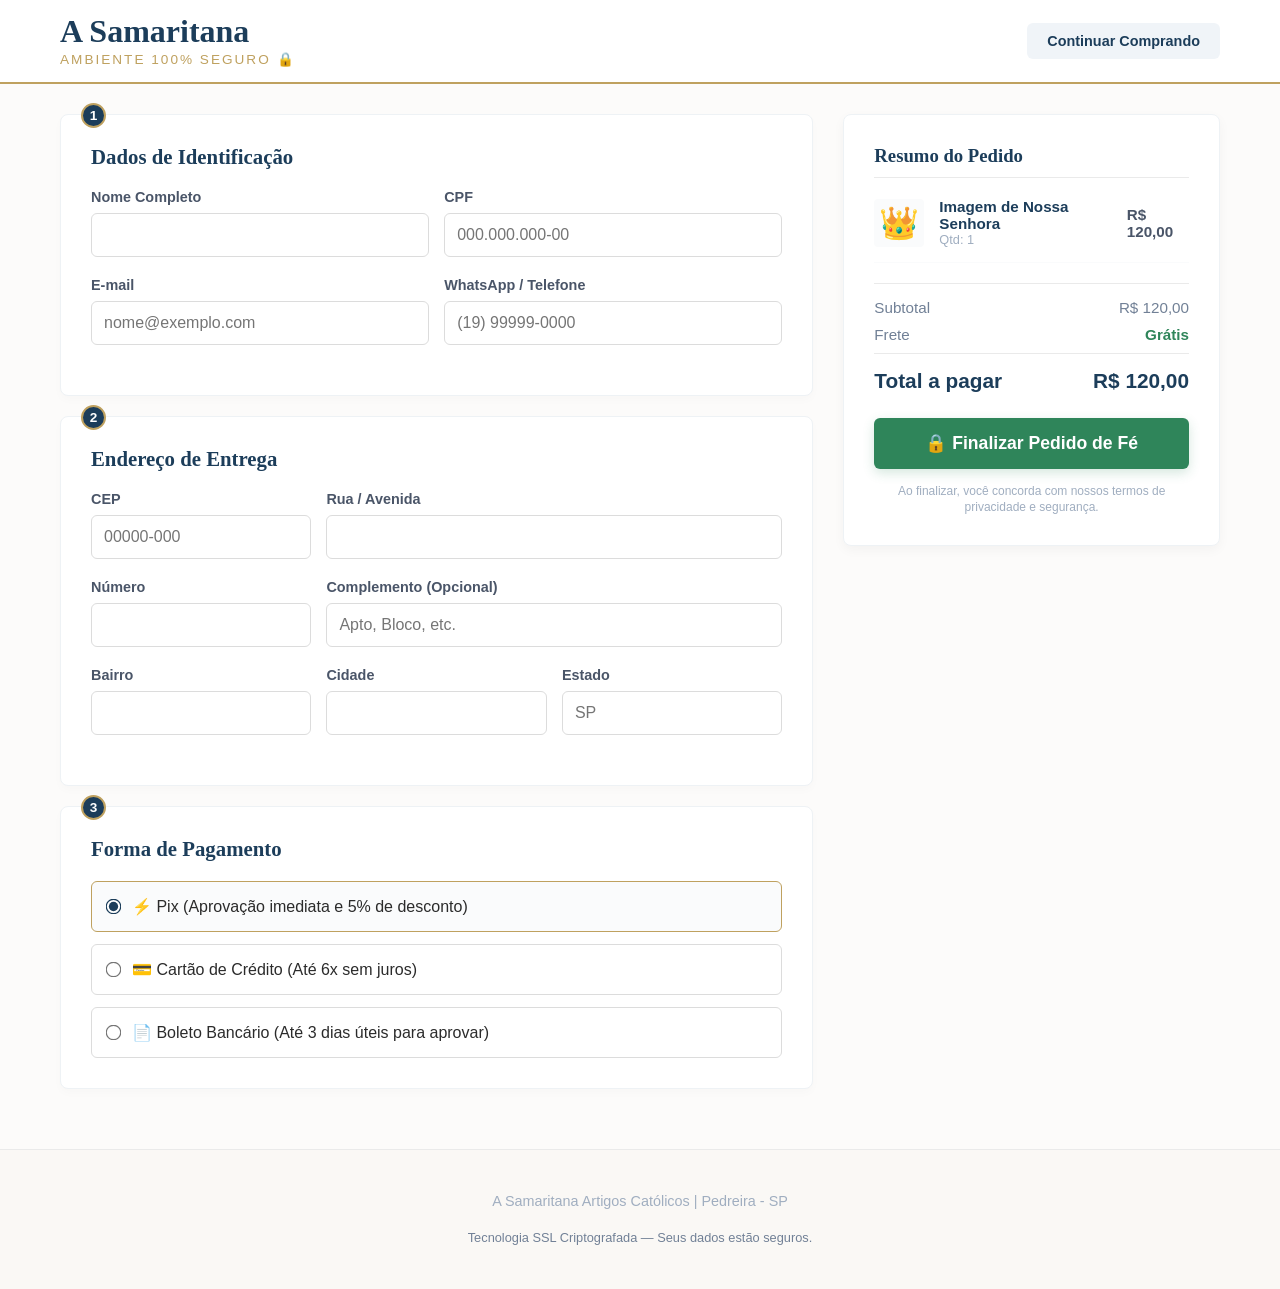
==== checkout.html @ 8c5d496a "A Samaritana primeiro commit, para inicio de projeto" ====
<!DOCTYPE html>
<html lang="pt-BR">
<head>
    <meta charset="UTF-8">
    <meta name="viewport" content="width=device-width, initial-scale=1.0">
    <title>Finalizar Compra | A Samaritana</title>
    <link rel="stylesheet" href="css/style.css">
</head>
<body>

    <!-- CABEÇALHO SEGURO (Sem barra de pesquisa para evitar distrações) -->
    <header class="checkout-header">
        <div class="header-container">
            <div class="logo">
                <a href="index.html" style="text-decoration: none;">
                    <h1>A Samaritana</h1>
                    <p>Ambiente 100% Seguro 🔒</p>
                </a>
            </div>
            <div>
                <a href="index.html" class="btn-voltar">Continuar Comprando</a>
            </div>
        </div>
    </header>

    <!-- CONTAINER PRINCIPAL -->
    <main class="container checkout-container">
        
        <!-- COLUNA ESQUERDA: DADOS DO COMPRADOR -->
        <section class="checkout-form-section">
            
            <!-- PASSO 1: DADOS PESSOAIS -->
            <div class="checkout-card">
                <div class="card-step">1</div>
                <h3>Dados de Identificação</h3>
                <div class="grid-2-col">
                    <div class="input-group">
                        <label for="nome-completo">Nome Completo</label>
                        <input type="text" id="nome-completo" required>
                    </div>
                    <div class="input-group">
                        <label for="cpf">CPF</label>
                        <input type="text" id="cpf" placeholder="000.000.000-00" required>
                    </div>
                </div>
                <div class="grid-2-col">
                    <div class="input-group">
                        <label for="email">E-mail</label>
                        <input type="email" id="email" placeholder="nome@exemplo.com" required>
                    </div>
                    <div class="input-group">
                        <label for="telefone">WhatsApp / Telefone</label>
                        <input type="tel" id="telefone" placeholder="(19) 99999-0000" required>
                    </div>
                </div>
            </div>

            <!-- PASSO 2: ENDEREÇO DE ENTREGA -->
            <div class="checkout-card">
                <div class="card-step">2</div>
                <h3>Endereço de Entrega</h3>
                <div class="grid-3-col">
                    <div class="input-group">
                        <label for="cep-entrega">CEP</label>
                        <input type="text" id="cep-entrega" placeholder="00000-000" required>
                    </div>
                    <div class="input-group" style="grid-column: span 2;">
                        <label for="rua">Rua / Avenida</label>
                        <input type="text" id="rua" required>
                    </div>
                </div>
                <div class="grid-3-col">
                    <div class="input-group">
                        <label for="numero">Número</label>
                        <input type="text" id="numero" required>
                    </div>
                    <div class="input-group" style="grid-column: span 2;">
                        <label for="complemento">Complemento (Opcional)</label>
                        <input type="text" id="complemento" placeholder="Apto, Bloco, etc.">
                    </div>
                </div>
                <div class="grid-3-col">
                    <div class="input-group">
                        <label for="bairro">Bairro</label>
                        <input type="text" id="bairro" required>
                    </div>
                    <div class="input-group">
                        <label for="cidade">Cidade</label>
                        <input type="text" id="cidade" required>
                    </div>
                    <div class="input-group">
                        <label for="estado">Estado</label>
                        <input type="text" id="estado" placeholder="SP" required>
                    </div>
                </div>
            </div>

            <!-- PASSO 3: FORMA DE PAGAMENTO -->
            <div class="checkout-card">
                <div class="card-step">3</div>
                <h3>Forma de Pagamento</h3>
                <div class="payment-options">
                    <label class="payment-radio active">
                        <input type="radio" name="pagamento" value="pix" checked>
                        <span>⚡ Pix (Aprovação imediata e 5% de desconto)</span>
                    </label>
                    <label class="payment-radio">
                        <input type="radio" name="pagamento" value="cartao">
                        <span>💳 Cartão de Crédito (Até 6x sem juros)</span>
                    </label>
                    <label class="payment-radio">
                        <input type="radio" name="pagamento" value="boleto">
                        <span>📄 Boleto Bancário (Até 3 dias úteis para aprovar)</span>
                    </label>
                </div>
            </div>

        </section>

        <!-- COLUNA DIREITA: RESUMO DO PEDIDO -->
        <aside class="checkout-summary-section">
            <div class="summary-card">
                <h3>Resumo do Pedido</h3>
                
                <!-- LISTA DE ITENS SIMULADOS -->
                <div class="summary-items">
                    <div class="summary-item">
                        <span class="item-icon">👑</span>
                        <div class="item-details">
                            <h4>Imagem de Nossa Senhora</h4>
                            <p>Qtd: 1</p>
                        </div>
                        <span class="item-price">R$ 120,00</span>
                    </div>
                </div>

                <!-- VALORES TOTAIS -->
                <div class="summary-totals">
                    <div class="total-row">
                        <span>Subtotal</span>
                        <span>R$ 120,00</span>
                    </div>
                    <div class="total-row">
                        <span>Frete</span>
                        <span class="free-shipping">Grátis</span>
                    </div>
                    <div class="total-row final-total">
                        <span>Total a pagar</span>
                        <span>R$ 120,00</span>
                    </div>
                </div>

                <button class="btn-finalize">🔒 Finalizar Pedido de Fé</button>
                <p class="security-note">Ao finalizar, você concorda com nossos termos de privacidade e segurança.</p>
            </div>
        </aside>

    </main>

    <!-- RODAPÉ CLEAN -->
    <footer class="checkout-footer">
        <p>A Samaritana Artigos Católicos | Pedreira - SP</p>
        <p class="copyright">Tecnologia SSL Criptografada — Seus dados estão seguros.</p>
    </footer>

</body>
</html>
---- css/style.css ----
/* RESET */
* {
    margin: 0;
    padding: 0;
    box-sizing: border-box;
    font-family: 'Segoe UI', Tahoma, Geneva, Verdana, sans-serif;
}

body {
    background-color: #fcfbfa;
    color: #2b2b2b;
}

/* BARRA DE AVISOS */
.top-bar {
    background-color: #bfa15f; /* Dourado suave */
    color: #1a2a3a;
    text-align: center;
    padding: 8px;
    font-size: 0.85rem;
    font-weight: 600;
}

/* CABEÇALHO */
header {
    background-color: white;
    border-bottom: 1px solid #eaeaea;
    padding: 20px 0;
}

.header-container {
    max-width: 1200px;
    margin: 0 auto;
    display: flex;
    justify-content: space-between;
    align-items: center;
    padding: 0 20px;
}

.logo h1 {
    font-family: 'Georgia', serif;
    color: #1c3d5a; /* Azul Marinho Católico */
    font-size: 2rem;
    line-height: 1;
}

.logo p {
    font-size: 0.85rem;
    text-transform: uppercase;
    letter-spacing: 2px;
    color: #bfa15f;
    margin-top: 4px;
}

.search-bar {
    display: flex;
    width: 45%;
}

.search-bar input {
    width: 100%;
    padding: 12px;
    border: 1px solid #dcdcdc;
    border-radius: 6px 0 0 6px;
    outline: none;
    font-size: 0.9rem;
}

.search-bar button {
    padding: 0 20px;
    border: none;
    background-color: #1c3d5a;
    color: white;
    border-radius: 0 6px 6px 0;
    cursor: pointer;
}

.cart-icon {
    font-size: 1.6rem;
    cursor: pointer;
    position: relative;
    color: #1c3d5a;
}

#cart-count {
    position: absolute;
    top: -8px;
    right: -10px;
    background-color: #a83232;
    color: white;
    font-size: 0.75rem;
    padding: 2px 6px;
    border-radius: 50%;
    font-weight: bold;
}

/* MENU NAVEGAÇÃO */
nav {
    background-color: #1c3d5a;
}

nav ul {
    list-style: none;
    display: flex;
    justify-content: center;
    max-width: 1200px;
    margin: 0 auto;
}

nav ul li a {
    display: block;
    padding: 16px 24px;
    color: #f0f4f8;
    text-decoration: none;
    font-weight: 500;
    font-size: 0.95rem;
    transition: all 0.3s;
}

nav ul li a:hover {
    background-color: #244e73;
    color: #bfa15f;
}

/* HERO BANNER */
.hero {
    background: linear-gradient(rgba(28, 61, 90, 0.05), rgba(28, 61, 90, 0.15)), #f3eff5;
    padding: 100px 20px;
    text-align: center;
    border-bottom: 3px solid #bfa15f;
}

.hero h2 {
    font-family: 'Georgia', serif;
    font-size: 2.8rem;
    color: #1c3d5a;
    margin-bottom: 15px;
}

.hero p {
    font-size: 1.2rem;
    margin-bottom: 30px;
    color: #4a5568;
}

.btn-hero {
    background-color: #bfa15f;
    color: #1c3d5a;
    padding: 14px 35px;
    text-decoration: none;
    border-radius: 6px;
    font-weight: bold;
    text-transform: uppercase;
    font-size: 0.9rem;
    box-shadow: 0 4px 10px rgba(191, 161, 95, 0.3);
    transition: background 0.3s;
}

.btn-hero:hover {
    background-color: #ab8e50;
}

/* VITRINE */
.container {
    max-width: 1200px;
    margin: 60px auto;
    padding: 0 20px;
}

.section-title {
    font-family: 'Georgia', serif;
    text-align: center;
    margin-bottom: 40px;
    color: #1c3d5a;
    font-size: 2rem;
}

.products-grid {
    display: grid;
    grid-template-columns: repeat(auto-fit, minmax(280px, 1fr));
    gap: 30px;
}

.product-card {
    background-color: white;
    border: 1px solid #eef2f5;
    border-radius: 8px;
    padding: 25px;
    text-align: center;
    box-shadow: 0 4px 12px rgba(0,0,0,0.03);
    transition: transform 0.3s, box-shadow 0.3s;
}

.product-card:hover {
    transform: translateY(-5px);
    box-shadow: 0 10px 20px rgba(0,0,0,0.08);
}

.product-img {
    height: 180px;
    font-size: 4rem;
    display: flex;
    align-items: center;
    justify-content: center;
    margin-bottom: 20px;
    background-color: #fafbfc;
    border-radius: 6px;
}

.product-card h3 {
    font-size: 1.1rem;
    margin-bottom: 12px;
    color: #1c3d5a;
    font-weight: 600;
}

.price {
    font-weight: bold;
    color: #bfa15f;
    font-size: 1.4rem;
    margin-bottom: 20px;
}

.btn-add {
    width: 100%;
    background-color: #1c3d5a;
    color: white;
    border: none;
    padding: 12px;
    border-radius: 6px;
    cursor: pointer;
    font-weight: bold;
    transition: background 0.3s;
}

.btn-add:hover {
    background-color: #bfa15f;
    color: #1c3d5a;
}

/* RODAPÉ */
footer {
    background-color: #102233;
    color: #a0aec0;
    text-align: center;
    padding: 40px 20px;
    margin-top: 80px;
    font-size: 0.9rem;
    line-height: 1.6;
}

footer strong {
    color: white;
    font-size: 1.1rem;
}

.copyright {
    margin-top: 15px;
    font-size: 0.8rem;
    color: #718096;
}

/* --- ESTILOS DO PAINEL ADMINISTRATIVO --- */
.container-admin {
    max-width: 600px;
    margin: 60px auto;
    padding: 0 20px;
}

.form-box {
    background-color: white;
    padding: 40px;
    border-radius: 8px;
    box-shadow: 0 10px 25px rgba(0,0,0,0.05);
    border-top: 4px solid #bfa15f; /* Detalhe em dourado */
}

.form-box h2 {
    font-family: 'Georgia', serif;
    color: #1c3d5a;
    margin-bottom: 8px;
}

.subtitle {
    font-size: 0.9rem;
    color: #718096;
    margin-bottom: 25px;
}

.input-group {
    margin-bottom: 20px;
    text-align: left;
}

.input-group label {
    display: block;
    font-size: 0.9rem;
    font-weight: 600;
    color: #4a5568;
    margin-bottom: 8px;
}

.input-group input, .input-group select {
    width: 100%;
    padding: 12px;
    border: 1px solid #dcdcdc;
    border-radius: 6px;
    outline: none;
    font-size: 1rem;
    transition: border 0.3s;
}

.input-group input:focus, .input-group select:focus {
    border-color: #1c3d5a;
}

.btn-cadastrar {
    width: 100%;
    background-color: #1c3d5a;
    color: white;
    border: none;
    padding: 14px;
    border-radius: 6px;
    cursor: pointer;
    font-weight: bold;
    font-size: 1rem;
    transition: background 0.3s;
}

.btn-cadastrar:hover {
    background-color: #bfa15f;
    color: #1c3d5a;
}

.btn-voltar {
    display: inline-block;
    padding: 10px 20px;
    background-color: #f0f4f8;
    color: #1c3d5a;
    text-decoration: none;
    border-radius: 6px;
    font-weight: 600;
    font-size: 0.9rem;
    transition: background 0.3s;
}

.btn-voltar:hover {
    background-color: #e2e8f0;
}

/* --- ESTILOS DA PÁGINA DE DETALHES DO PRODUTO --- */
.product-page-container {
    display: flex;
    gap: 50px;
    margin-top: 40px;
    background-color: white;
    padding: 40px;
    border-radius: 8px;
    box-shadow: 0 4px 15px rgba(0,0,0,0.02);
}

.product-page-image {
    flex: 1;
    display: flex;
    flex-direction: column;
    gap: 15px;
}

.main-img-box {
    background-color: #fafbfc;
    height: 400px;
    border-radius: 8px;
    display: flex;
    align-items: center;
    justify-content: center;
    font-size: 8rem;
    border: 1px solid #eef2f5;
}

.thumb-images {
    display: flex;
    gap: 10px;
    justify-content: center;
}

.thumb {
    width: 70px;
    height: 70px;
    background-color: #fafbfc;
    border: 1px solid #eef2f5;
    border-radius: 4px;
    display: flex;
    align-items: center;
    justify-content: center;
    font-size: 1.5rem;
    cursor: pointer;
    transition: border 0.2s;
}

.thumb.active, .thumb:hover {
    border-color: #bfa15f;
}

/* LADO DIREITO: INFORMAÇÕES */
.product-page-info {
    flex: 1;
    display: flex;
    flex-direction: column;
    text-align: left;
}

.category-tag {
    font-size: 0.8rem;
    text-transform: uppercase;
    letter-spacing: 1px;
    color: #bfa15f;
    font-weight: bold;
    margin-bottom: 8px;
}

.product-page-info h2 {
    font-family: 'Georgia', serif;
    color: #1c3d5a;
    font-size: 2.2rem;
    margin-bottom: 5px;
    line-height: 1.2;
}

.sku {
    font-size: 0.85rem;
    color: #a0aec0;
    margin-bottom: 25px;
}

.price-box {
    background-color: #fafbfc;
    padding: 20px;
    border-radius: 6px;
    margin-bottom: 25px;
    border-left: 4px solid #bfa15f;
}

.old-price {
    font-size: 0.95rem;
    color: #a0aec0;
    text-decoration: line-through;
}

.current-price {
    font-size: 2.2rem;
    font-weight: bold;
    color: #1c3d5a;
    margin: 5px 0;
}

.installments {
    font-size: 0.95rem;
    color: #4a5568;
}

.description {
    font-size: 1rem;
    line-height: 1.6;
    color: #4a5568;
    margin-bottom: 30px;
}

/* AÇÕES DE COMPRA */
.purchase-actions {
    display: flex;
    gap: 15px;
    margin-bottom: 30px;
}

.quantity-selector {
    display: flex;
    border: 1px solid #dcdcdc;
    border-radius: 6px;
    overflow: hidden;
}

.quantity-selector button {
    background-color: #fafbfc;
    border: none;
    width: 40px;
    font-size: 1.2rem;
    cursor: pointer;
    color: #1c3d5a;
}

.quantity-selector button:hover {
    background-color: #e2e8f0;
}

.quantity-selector input {
    width: 50px;
    border: none;
    text-align: center;
    font-size: 1rem;
    font-weight: bold;
    color: #1c3d5a;
    outline: none;
}

.btn-buy-now {
    flex: 1;
    background-color: #1c3d5a;
    color: white;
    border: none;
    padding: 15px;
    border-radius: 6px;
    cursor: pointer;
    font-weight: bold;
    font-size: 1.1rem;
    transition: background 0.3s;
}

.btn-buy-now:hover {
    background-color: #bfa15f;
    color: #1c3d5a;
}

/* CAIXA DE CEP */
.shipping-box {
    border-top: 1px solid #eaeaea;
    padding-top: 20px;
}

.shipping-box label {
    font-size: 0.9rem;
    font-weight: 600;
    color: #4a5568;
    display: block;
    margin-bottom: 8px;
}

.shipping-input {
    display: flex;
    max-width: 300px;
}

.shipping-input input {
    flex: 1;
    padding: 10px;
    border: 1px solid #dcdcdc;
    border-radius: 6px 0 0 6px;
    outline: none;
}

.shipping-input button {
    padding: 0 15px;
    border: none;
    background-color: #f0f4f8;
    color: #1c3d5a;
    font-weight: bold;
    border-radius: 0 6px 6px 0;
    cursor: pointer;
    border: 1px solid #dcdcdc;
    border-left: none;
}

.shipping-input button:hover {
    background-color: #e2e8f0;
}

/* RESPONSIVIDADE BÁSICA PARA ESSA TELA */
@media (max-width: 768px) {
    .product-page-container {
        flex-direction: column;
        padding: 20px;
    }
}

/* --- ESTILOS DA PÁGINA DE CHECKOUT --- */
.checkout-header {
    background-color: white;
    border-bottom: 2px solid #bfa15f;
    padding: 15px 0;
}

.checkout-container {
    display: flex;
    gap: 30px;
    margin-top: 30px;
    align-items: flex-start;
}

.checkout-form-section {
    flex: 2;
    display: flex;
    flex-direction: column;
    gap: 20px;
}

.checkout-summary-section {
    flex: 1;
    position: sticky;
    top: 20px;
}

/* CARDS DE FORMULÁRIO */
.checkout-card {
    background-color: white;
    padding: 30px;
    border-radius: 8px;
    box-shadow: 0 4px 10px rgba(0,0,0,0.02);
    border: 1px solid #eef2f5;
    position: relative;
    text-align: left;
}

.card-step {
    position: absolute;
    top: -12px;
    left: 20px;
    background-color: #1c3d5a;
    color: white;
    width: 25px;
    height: 25px;
    border-radius: 50%;
    display: flex;
    align-items: center;
    justify-content: center;
    font-weight: bold;
    font-size: 0.85rem;
    border: 2px solid #bfa15f;
}

.checkout-card h3 {
    font-family: 'Georgia', serif;
    color: #1c3d5a;
    margin-bottom: 20px;
    font-size: 1.3rem;
}

/* GRIDS PARA CAMPOS FORMULÁRIO */
.grid-2-col {
    display: grid;
    grid-template-columns: 1fr 1fr;
    gap: 15px;
}

.grid-3-col {
    display: grid;
    grid-template-columns: 1fr 1fr 1fr;
    gap: 15px;
}

/* OPÇÕES DE PAGAMENTO */
.payment-options {
    display: flex;
    flex-direction: column;
    gap: 12px;
}

.payment-radio {
    display: flex;
    align-items: center;
    gap: 12px;
    padding: 15px;
    border: 1px solid #dcdcdc;
    border-radius: 6px;
    cursor: pointer;
    transition: all 0.2s;
    font-weight: 500;
}

.payment-radio input {
    accent-color: #1c3d5a;
    transform: scale(1.2);
}

.payment-radio:hover, .payment-radio.active {
    border-color: #bfa15f;
    background-color: #fafbfc;
}

/* CARD DE RESUMO (LATERAL) */
.summary-card {
    background-color: white;
    padding: 30px;
    border-radius: 8px;
    box-shadow: 0 4px 12px rgba(0,0,0,0.04);
    border: 1px solid #eef2f5;
    text-align: left;
}

.summary-card h3 {
    font-family: 'Georgia', serif;
    color: #1c3d5a;
    margin-bottom: 20px;
    border-bottom: 1px solid #eaeaea;
    padding-bottom: 10px;
}

.summary-items {
    max-height: 200px;
    overflow-y: auto;
    margin-bottom: 20px;
}

.summary-item {
    display: flex;
    align-items: center;
    gap: 15px;
    padding-bottom: 15px;
    border-bottom: 1px solid #fafbfc;
}

.item-icon {
    font-size: 2rem;
    background-color: #fafbfc;
    padding: 5px;
    border-radius: 4px;
}

.item-details h4 {
    font-size: 0.95rem;
    color: #1c3d5a;
}

.item-details p {
    font-size: 0.8rem;
    color: #a0aec0;
}

.item-price {
    margin-left: auto;
    font-weight: 600;
    color: #4a5568;
    font-size: 0.95rem;
}

/* TOTAIS DO RESUMO */
.summary-totals {
    border-top: 1px solid #eaeaea;
    padding-top: 15px;
    display: flex;
    flex-direction: column;
    gap: 10px;
    margin-bottom: 25px;
}

.total-row {
    display: flex;
    justify-content: space-between;
    color: #718096;
    font-size: 0.95rem;
}

.free-shipping {
    color: #2f855a;
    font-weight: bold;
}

.final-total {
    border-top: 1px solid #eaeaea;
    padding-top: 15px;
    font-size: 1.3rem;
    font-weight: bold;
    color: #1c3d5a;
}

.btn-finalize {
    width: 100%;
    background-color: #2f855a; /* Verde para remeter a sucesso/conclusão */
    color: white;
    border: none;
    padding: 15px;
    border-radius: 6px;
    cursor: pointer;
    font-weight: bold;
    font-size: 1.1rem;
    transition: background 0.3s;
    box-shadow: 0 4px 12px rgba(47, 133, 90, 0.2);
}

.btn-finalize:hover {
    background-color: #226443;
}

.security-note {
    font-size: 0.75rem;
    color: #a0aec0;
    text-align: center;
    margin-top: 15px;
    line-height: 1.3;
}

.checkout-footer {
    margin-top: 60px;
    background-color: #faf8f5;
    border-top: 1px solid #eaeaea;
}

/* RESPONSIVIDADE DO CHECKOUT */
@media (max-width: 992px) {
    .checkout-container {
        flex-direction: column;
    }
    .checkout-summary-section {
        width: 100%;
        position: static;
    }
}

@media (max-width: 576px) {
    .grid-2-col, .grid-3-col {
        grid-template-columns: 1fr;
    }
}

/* --- LINKS DA VITRINE --- */
.product-link {
    text-decoration: none;
    color: inherit;
    display: block;
}

/* --- ESTILOS DO CARRINHO LATERAL (GAVETA) --- */
.cart-sidebar {
    position: fixed;
    top: 0;
    right: -400px; /* Começa escondido do lado direito da tela */
    width: 380px;
    height: 100ccc;
    height: 100vh;
    background-color: white;
    box-shadow: -5px 0 15px rgba(0,0,0,0.1);
    z-index: 1000;
    display: flex;
    flex-direction: column;
    transition: right 0.3s ease-in-out; /* Efeito suave de deslizar */
}

/* Classe que o JS vai injetar para fazer o carrinho aparecer */
.cart-sidebar.active {
    right: 0;
}

.cart-sidebar-header {
    padding: 20px;
    border-bottom: 1px solid #eaeaea;
    display: flex;
    justify-content: space-between;
    align-items: center;
    background-color: #1c3d5a;
    color: white;
}

.cart-sidebar-header h3 {
    font-family: 'Georgia', serif;
    font-size: 1.2rem;
}

.btn-fechar-cart {
    background: none;
    border: none;
    color: white;
    font-size: 1.2rem;
    cursor: pointer;
}

.cart-sidebar-body {
    flex: 1;
    padding: 20px;
    overflow-y: auto;
    display: flex;
    flex-direction: column;
    gap: 15px;
}

.cart-empty-msg {
    color: #a0aec0;
    text-align: center;
    margin-top: 40px;
    font-style: italic;
}

/* Estilo do item dentro do carrinho lateral */
.cart-sidebar-item {
    display: flex;
    align-items: center;
    gap: 12px;
    padding-bottom: 12px;
    border-bottom: 1px solid #f0f4f8;
}

.cart-item-icon {
    font-size: 1.8rem;
    background-color: #f7fafc;
    padding: 6px;
    border-radius: 4px;
}

.cart-item-info {
    flex: 1;
    text-align: left;
}

.cart-item-info h4 {
    font-size: 0.9rem;
    color: #1c3d5a;
    margin-bottom: 2px;
}

.cart-item-info p {
    font-size: 0.85rem;
    color: #bfa15f;
    font-weight: bold;
}

/* RODAPÉ DO CARRINHO LATERAL */
.cart-sidebar-footer {
    padding: 20px;
    border-top: 1px solid #eaeaea;
    background-color: #fafbfc;
}

.cart-total-row {
    display: flex;
    justify-content: space-between;
    font-size: 1.1rem;
    font-weight: bold;
    color: #1c3d5a;
    margin-bottom: 15px;
}

.btn-checkout-cart {
    display: block;
    width: 100%;
    background-color: #2f855a;
    color: white;
    text-align: center;
    padding: 12px;
    border-radius: 6px;
    text-decoration: none;
    font-weight: bold;
    font-size: 1rem;
    transition: background 0.2s;
}

.btn-checkout-cart:hover {
    background-color: #226443;
}

/* OVERLAY (FUNDO ESCURO ACINZENTADO) */
.cart-overlay {
    position: fixed;
    top: 0;
    left: 0;
    width: 100vw;
    height: 100vh;
    background-color: rgba(0,0,0,0.4);
    z-index: 999;
    display: none; /* Começa oculto */
}

.cart-overlay.active {
    display: block;
}

/* RESPONSIVIDADE */
@media (max-width: 480px) {
    .cart-sidebar {
        width: 100%;
    }
}

/* --- BARRA DE NAVEGAÇÃO FIXA (STICKY NAVBAR) --- */
nav.fixo {
    position: fixed;
    top: 0;
    left: 0;
    width: 100%;
    z-index: 998;
    box-shadow: 0 4px 10px rgba(0,0,0,0.1);
    animation: deslizarAbaixo 0.3s ease-in-out;
}

@keyframes deslizarAbaixo {
    from { transform: translateY(-100%); }
    to { transform: translateY(0); }
}

/* Espaçador dinâmico para o conteúdo não sumir atrás da barra fixa */
body.nav-fixada {
    padding-top: 55px; 
}

/* --- LISTA DE GERENCIAMENTO / EXCLUSÃO EM ADMIN --- */
.admin-items-list {
    display: flex;
    flex-direction: column;
    gap: 12px;
    margin-top: 15px;
}

.admin-item-row {
    display: flex;
    align-items: center;
    justify-content: space-between;
    padding: 12px;
    border: 1px solid #f0f4f8;
    border-radius: 6px;
    background-color: #fafbfc;
}

.admin-item-info {
    display: flex;
    align-items: center;
    gap: 12px;
}

.admin-item-info img {
    width: 40px;
    height: 40px;
    object-fit: contain;
    border-radius: 4px;
    background-color: white;
}

.admin-item-info h4 {
    font-size: 0.95rem;
    color: #1c3d5a;
}

.admin-item-info span {
    font-size: 0.8rem;
    color: #bfa15f;
    font-weight: bold;
}

.btn-excluir-item {
    background-color: #fff5f5;
    color: #e53e3e;
    border: 1px solid #fed7d7;
    padding: 6px 12px;
    border-radius: 4px;
    cursor: pointer;
    font-weight: 600;
    font-size: 0.85rem;
    transition: all 0.2s;
}

.btn-excluir-item:hover {
    background-color: #e53e3e;
    color: white;
}

/* --- COMPLEMENTO DE BLINDAGEM VISUAL PARA A PÁGINA DE PRODUTO --- */

/* Força a caixa da imagem principal a ter tamanho fixo controlado */
.product-page-container .main-img-box {
    width: 100%;
    max-width: 450px;
    height: 400px;
    background-color: #fafbfc;
    border-radius: 8px;
    border: 1px solid #eef2f5;
    display: flex;
    align-items: center;
    justify-content: center;
    overflow: hidden; /* Corta qualquer vazamento da foto */
    margin: 0 auto;
}

/* Força a imagem carregada a se ajustar sem estourar os limites */
#detalhe-imagem {
    width: 100%;
    height: 100%;
    object-fit: contain; /* Enquadra a foto sem distorcer ou esticar */
    padding: 15px;
}

/* Blindagem da Tipografia: Força os tamanhos corretos mesmo com injeção de dados */
#detalhe-nome {
    font-family: 'Georgia', serif;
    color: #1c3d5a;
    font-size: 2.2rem !important; /* Força o tamanho do título padrão */
    margin-bottom: 5px;
    line-height: 1.2;
}

#detalhe-preco {
    font-size: 2.2rem !important; /* Força o tamanho do preço padrão */
    font-weight: bold;
    color: #1c3d5a;
    margin: 5px 0;
}

#detalhe-descricao {
    font-size: 1rem !important; /* Força o texto da descrição a ser legível e padrão */
    line-height: 1.6;
    color: #4a5568;
    margin-bottom: 30px;
}
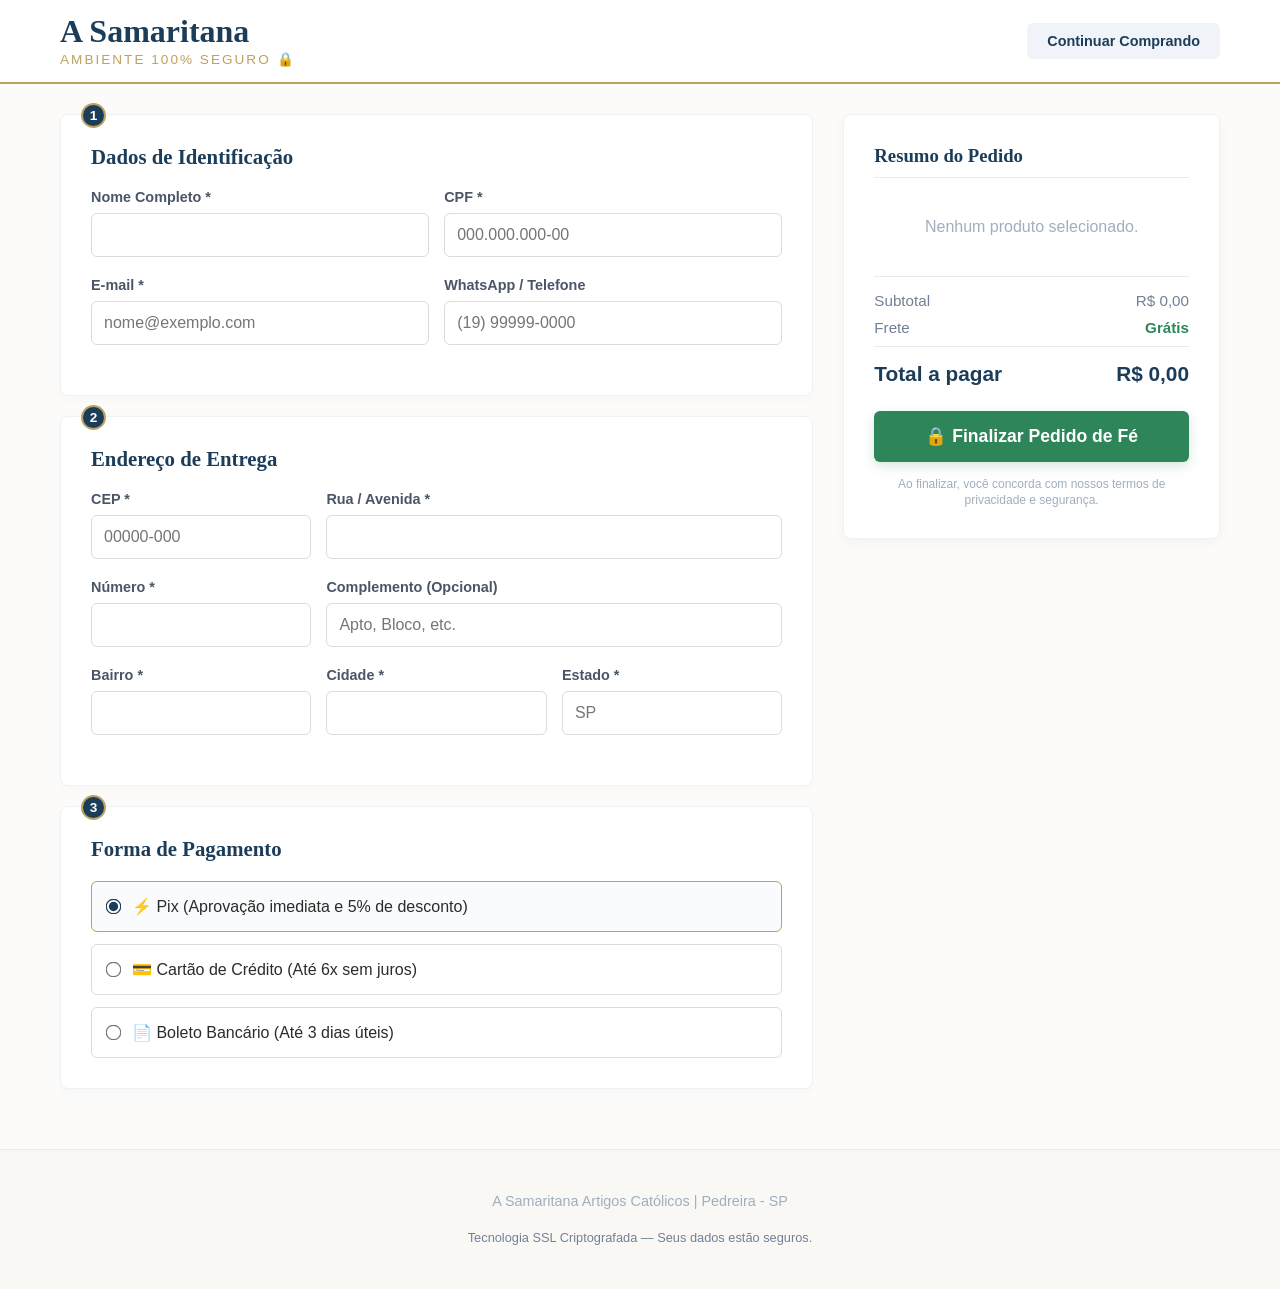
==== commit 73985c2b: "commit de teste de deploy" ====
--- a/checkout.html
+++ b/checkout.html
@@ -4,11 +4,11 @@
     <meta charset="UTF-8">
     <meta name="viewport" content="width=device-width, initial-scale=1.0">
     <title>Finalizar Compra | A Samaritana</title>
+    <meta http-equiv="Content-Security-Policy" content="default-src 'self'; script-src 'self' 'unsafe-inline'; style-src 'self' 'unsafe-inline'; img-src 'self' data:;">
     <link rel="stylesheet" href="css/style.css">
 </head>
 <body>
 
-    <!-- CABEÇALHO SEGURO (Sem barra de pesquisa para evitar distrações) -->
     <header class="checkout-header">
         <div class="header-container">
             <div class="logo">
@@ -23,55 +23,52 @@
         </div>
     </header>
 
-    <!-- CONTAINER PRINCIPAL -->
     <main class="container checkout-container">
         
-        <!-- COLUNA ESQUERDA: DADOS DO COMPRADOR -->
+        <!-- COLUNA ESQUERDA -->
         <section class="checkout-form-section">
             
-            <!-- PASSO 1: DADOS PESSOAIS -->
             <div class="checkout-card">
                 <div class="card-step">1</div>
                 <h3>Dados de Identificação</h3>
                 <div class="grid-2-col">
                     <div class="input-group">
-                        <label for="nome-completo">Nome Completo</label>
+                        <label for="nome-completo">Nome Completo *</label>
                         <input type="text" id="nome-completo" required>
                     </div>
                     <div class="input-group">
-                        <label for="cpf">CPF</label>
+                        <label for="cpf">CPF *</label>
                         <input type="text" id="cpf" placeholder="000.000.000-00" required>
                     </div>
                 </div>
                 <div class="grid-2-col">
                     <div class="input-group">
-                        <label for="email">E-mail</label>
+                        <label for="email">E-mail *</label>
                         <input type="email" id="email" placeholder="nome@exemplo.com" required>
                     </div>
                     <div class="input-group">
                         <label for="telefone">WhatsApp / Telefone</label>
-                        <input type="tel" id="telefone" placeholder="(19) 99999-0000" required>
+                        <input type="tel" id="telefone" placeholder="(19) 99999-0000">
                     </div>
                 </div>
             </div>
 
-            <!-- PASSO 2: ENDEREÇO DE ENTREGA -->
             <div class="checkout-card">
                 <div class="card-step">2</div>
                 <h3>Endereço de Entrega</h3>
                 <div class="grid-3-col">
                     <div class="input-group">
-                        <label for="cep-entrega">CEP</label>
+                        <label for="cep-entrega">CEP *</label>
                         <input type="text" id="cep-entrega" placeholder="00000-000" required>
                     </div>
                     <div class="input-group" style="grid-column: span 2;">
-                        <label for="rua">Rua / Avenida</label>
+                        <label for="rua">Rua / Avenida *</label>
                         <input type="text" id="rua" required>
                     </div>
                 </div>
                 <div class="grid-3-col">
                     <div class="input-group">
-                        <label for="numero">Número</label>
+                        <label for="numero">Número *</label>
                         <input type="text" id="numero" required>
                     </div>
                     <div class="input-group" style="grid-column: span 2;">
@@ -81,21 +78,20 @@
                 </div>
                 <div class="grid-3-col">
                     <div class="input-group">
-                        <label for="bairro">Bairro</label>
+                        <label for="bairro">Bairro *</label>
                         <input type="text" id="bairro" required>
                     </div>
                     <div class="input-group">
-                        <label for="cidade">Cidade</label>
+                        <label for="cidade">Cidade *</label>
                         <input type="text" id="cidade" required>
                     </div>
                     <div class="input-group">
-                        <label for="estado">Estado</label>
+                        <label for="estado">Estado *</label>
                         <input type="text" id="estado" placeholder="SP" required>
                     </div>
                 </div>
             </div>
 
-            <!-- PASSO 3: FORMA DE PAGAMENTO -->
             <div class="checkout-card">
                 <div class="card-step">3</div>
                 <h3>Forma de Pagamento</h3>
@@ -110,35 +106,22 @@
                     </label>
                     <label class="payment-radio">
                         <input type="radio" name="pagamento" value="boleto">
-                        <span>📄 Boleto Bancário (Até 3 dias úteis para aprovar)</span>
+                        <span>📄 Boleto Bancário (Até 3 dias úteis)</span>
                     </label>
                 </div>
             </div>
 
         </section>
 
-        <!-- COLUNA DIREITA: RESUMO DO PEDIDO -->
+        <!-- COLUNA DIREITA: RESUMO -->
         <aside class="checkout-summary-section">
             <div class="summary-card">
                 <h3>Resumo do Pedido</h3>
-                
-                <!-- LISTA DE ITENS SIMULADOS -->
-                <div class="summary-items">
-                    <div class="summary-item">
-                        <span class="item-icon">👑</span>
-                        <div class="item-details">
-                            <h4>Imagem de Nossa Senhora</h4>
-                            <p>Qtd: 1</p>
-                        </div>
-                        <span class="item-price">R$ 120,00</span>
-                    </div>
-                </div>
-
-                <!-- VALORES TOTAIS -->
+                <div class="summary-items" id="summary-items"></div>
                 <div class="summary-totals">
                     <div class="total-row">
                         <span>Subtotal</span>
-                        <span>R$ 120,00</span>
+                        <span id="subtotal-value">R$ 0,00</span>
                     </div>
                     <div class="total-row">
                         <span>Frete</span>
@@ -146,22 +129,21 @@
                     </div>
                     <div class="total-row final-total">
                         <span>Total a pagar</span>
-                        <span>R$ 120,00</span>
+                        <span id="total-value">R$ 0,00</span>
                     </div>
                 </div>
-
-                <button class="btn-finalize">🔒 Finalizar Pedido de Fé</button>
+                <button class="btn-finalize" id="btn-finalizar">🔒 Finalizar Pedido de Fé</button>
                 <p class="security-note">Ao finalizar, você concorda com nossos termos de privacidade e segurança.</p>
             </div>
         </aside>
 
     </main>
 
-    <!-- RODAPÉ CLEAN -->
     <footer class="checkout-footer">
         <p>A Samaritana Artigos Católicos | Pedreira - SP</p>
         <p class="copyright">Tecnologia SSL Criptografada — Seus dados estão seguros.</p>
     </footer>
 
+    <script src="js/script.js"></script>
 </body>
-</html>
+</html>
--- a/css/style.css
+++ b/css/style.css
@@ -1095,3 +1095,13 @@
     color: #4a5568;
     margin-bottom: 30px;
 }
+
+.sugestao-foto {
+    cursor: pointer;
+    color: #1c3d5a;
+    text-decoration: underline;
+    font-weight: bold;
+}
+.sugestao-foto:hover {
+    color: #bfa15f;
+}
